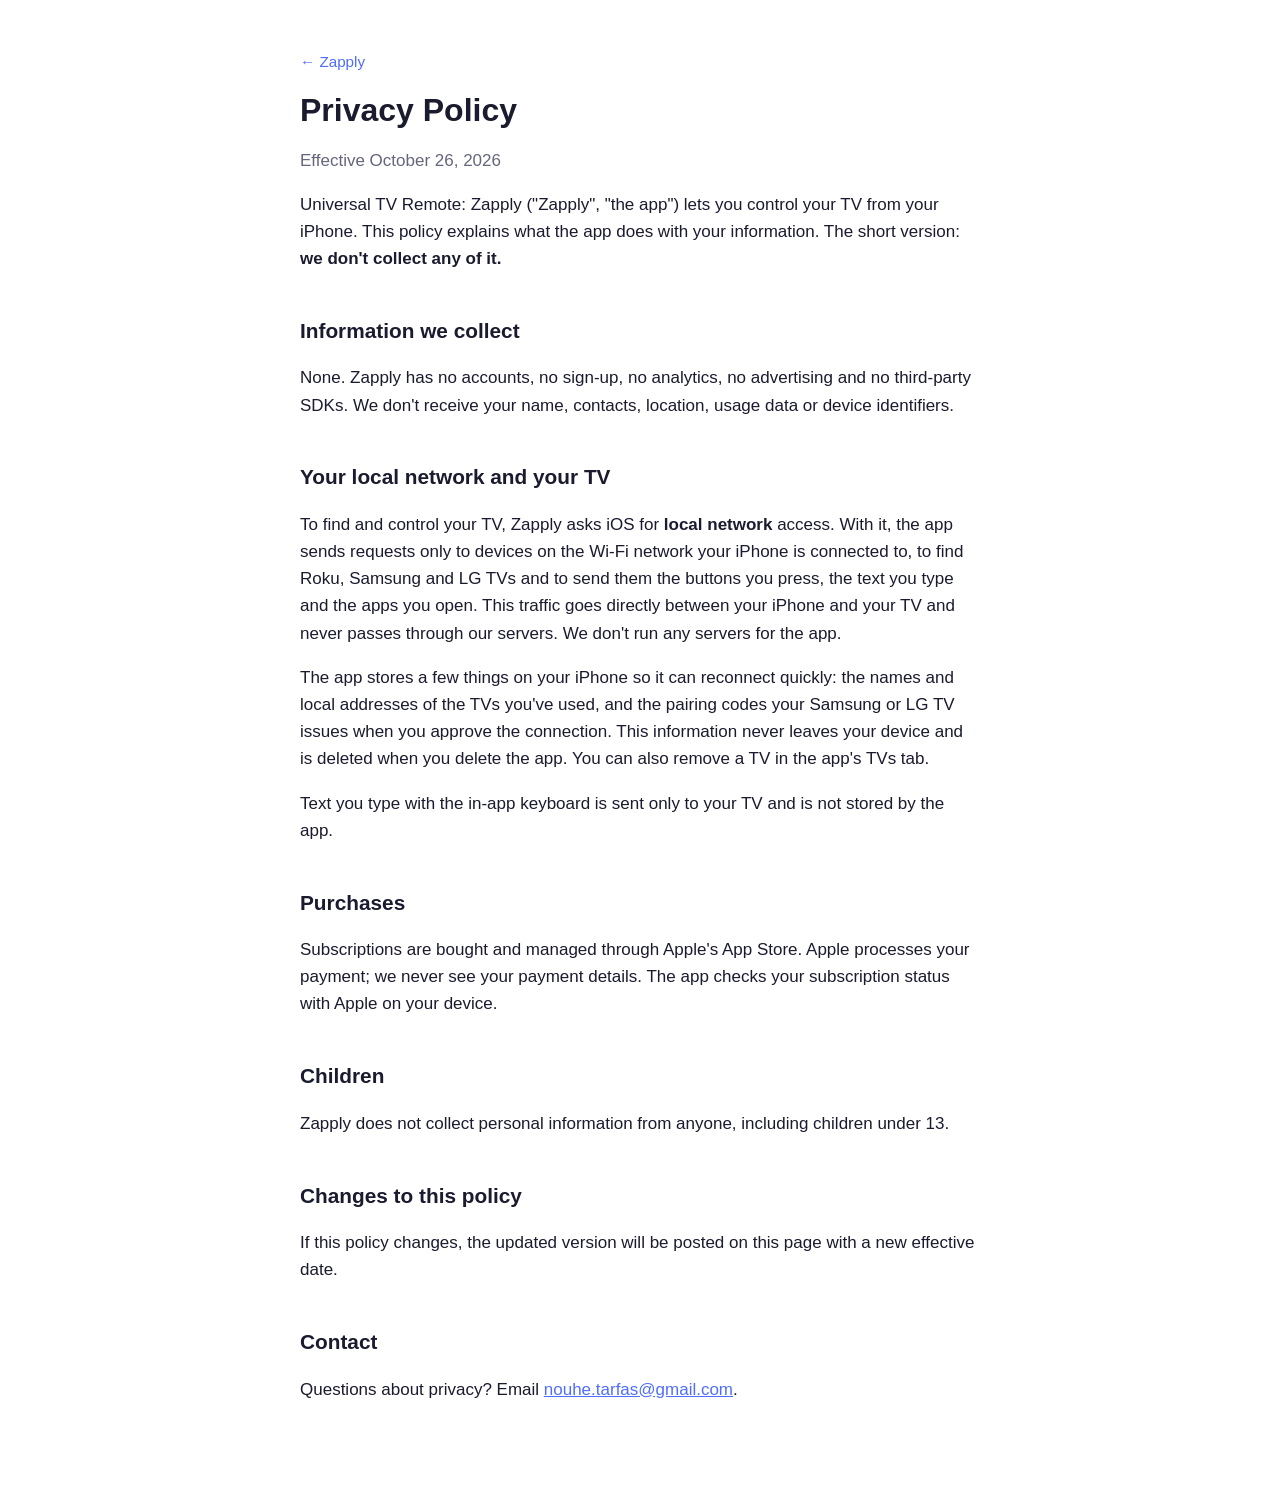
==== docs/privacy.html @ e41ba80f "Zapply: universal TV remote for Roku, Samsung and LG SwiftUI iOS 17 app with network discovery, Roku" ====
<!doctype html>
<html lang="en">
<head>
  <meta charset="utf-8">
  <meta name="viewport" content="width=device-width, initial-scale=1">
  <title>Privacy Policy – Universal TV Remote: Zapply</title>
  <meta name="description" content="Privacy policy for Universal TV Remote: Zapply. The app talks only to the TVs on your own network and collects no personal data.">
  <link rel="icon" type="image/png" href="favicon.png">
  <link rel="apple-touch-icon" href="apple-touch-icon.png">
  <link rel="stylesheet" href="style.css">
</head>
<body>
  <main>
    <a class="back" href="./">← Zapply</a>
    <h1>Privacy Policy</h1>
    <p class="muted">Effective October 26, 2026</p>

    <p>Universal TV Remote: Zapply ("Zapply", "the app") lets you control your TV from your iPhone. This policy explains what the app does with your information. The short version: <strong>we don't collect any of it.</strong></p>

    <h2>Information we collect</h2>
    <p>None. Zapply has no accounts, no sign-up, no analytics, no advertising and no third-party SDKs. We don't receive your name, contacts, location, usage data or device identifiers.</p>

    <h2>Your local network and your TV</h2>
    <p>To find and control your TV, Zapply asks iOS for <strong>local network</strong> access. With it, the app sends requests only to devices on the Wi-Fi network your iPhone is connected to, to find Roku, Samsung and LG TVs and to send them the buttons you press, the text you type and the apps you open. This traffic goes directly between your iPhone and your TV and never passes through our servers. We don't run any servers for the app.</p>
    <p>The app stores a few things on your iPhone so it can reconnect quickly: the names and local addresses of the TVs you've used, and the pairing codes your Samsung or LG TV issues when you approve the connection. This information never leaves your device and is deleted when you delete the app. You can also remove a TV in the app's TVs tab.</p>
    <p>Text you type with the in-app keyboard is sent only to your TV and is not stored by the app.</p>

    <h2>Purchases</h2>
    <p>Subscriptions are bought and managed through Apple's App Store. Apple processes your payment; we never see your payment details. The app checks your subscription status with Apple on your device.</p>

    <h2>Children</h2>
    <p>Zapply does not collect personal information from anyone, including children under 13.</p>

    <h2>Changes to this policy</h2>
    <p>If this policy changes, the updated version will be posted on this page with a new effective date.</p>

    <h2>Contact</h2>
    <p>Questions about privacy? Email <a href="mailto:nouhe.tarfas@gmail.com">nouhe.tarfas@gmail.com</a>.</p>
  </main>
</body>
</html>
---- docs/style.css ----
:root {
  --bg: #ffffff;
  --text: #1a1b2e;
  --muted: #64667c;
  --accent: #4f6dff;
}

@media (prefers-color-scheme: dark) {
  :root {
    --bg: #0c0e19;
    --text: #ebecf5;
    --muted: #a0a2b8;
    --accent: #7f9bff;
  }
}

* { box-sizing: border-box; }

body {
  margin: 0;
  background: var(--bg);
  color: var(--text);
  font: 17px/1.6 -apple-system, BlinkMacSystemFont, "Segoe UI", Roboto, sans-serif;
}

main {
  max-width: 720px;
  margin: 0 auto;
  padding: 48px 20px 80px;
}

h1 { font-size: 2rem; line-height: 1.2; margin: 16px 0 8px; }
h2 { font-size: 1.3rem; margin-top: 2em; }
h3 { font-size: 1.05rem; margin-top: 1.6em; }
a { color: var(--accent); }
.muted { color: var(--muted); }
.lead { font-size: 1.15rem; color: var(--muted); }
.back { text-decoration: none; font-size: 0.95rem; }
.icon { border-radius: 22px; }
.features { padding-left: 1.2em; }
.features li { margin: 0.6em 0; }
.links { margin-top: 2.5em; }
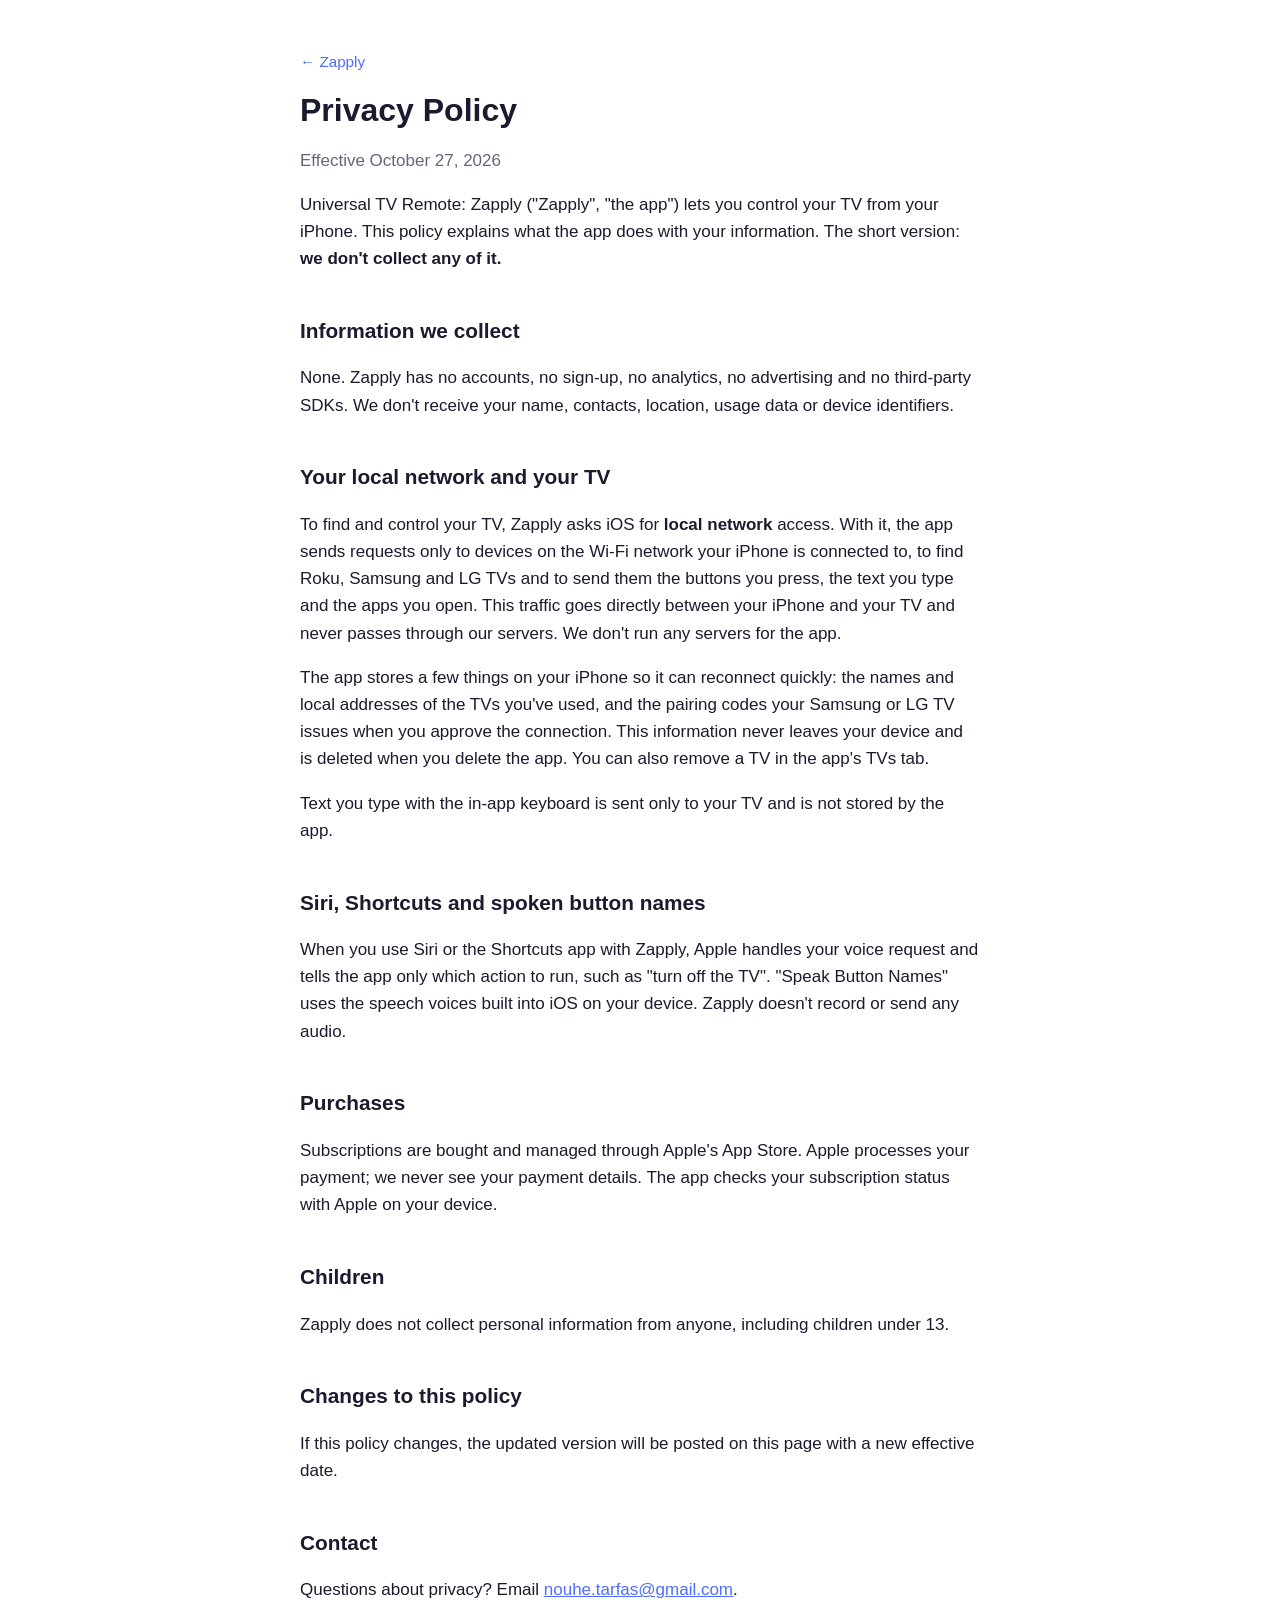
==== commit 34554e5b: "Rebuild Zapply as a big-button, accessible TV remote Big Buttons layout with three sizes, high contr" ====
--- a/docs/privacy.html
+++ b/docs/privacy.html
@@ -3,7 +3,7 @@
 <head>
   <meta charset="utf-8">
   <meta name="viewport" content="width=device-width, initial-scale=1">
-  <title>Privacy Policy – Universal TV Remote: Zapply</title>
+  <title>Privacy Policy – Zapply: Big Button TV Remote</title>
   <meta name="description" content="Privacy policy for Universal TV Remote: Zapply. The app talks only to the TVs on your own network and collects no personal data.">
   <link rel="icon" type="image/png" href="favicon.png">
   <link rel="apple-touch-icon" href="apple-touch-icon.png">
@@ -13,7 +13,7 @@
   <main>
     <a class="back" href="./">← Zapply</a>
     <h1>Privacy Policy</h1>
-    <p class="muted">Effective October 26, 2026</p>
+    <p class="muted">Effective October 27, 2026</p>
 
     <p>Universal TV Remote: Zapply ("Zapply", "the app") lets you control your TV from your iPhone. This policy explains what the app does with your information. The short version: <strong>we don't collect any of it.</strong></p>
 
@@ -24,6 +24,9 @@
     <p>To find and control your TV, Zapply asks iOS for <strong>local network</strong> access. With it, the app sends requests only to devices on the Wi-Fi network your iPhone is connected to, to find Roku, Samsung and LG TVs and to send them the buttons you press, the text you type and the apps you open. This traffic goes directly between your iPhone and your TV and never passes through our servers. We don't run any servers for the app.</p>
     <p>The app stores a few things on your iPhone so it can reconnect quickly: the names and local addresses of the TVs you've used, and the pairing codes your Samsung or LG TV issues when you approve the connection. This information never leaves your device and is deleted when you delete the app. You can also remove a TV in the app's TVs tab.</p>
     <p>Text you type with the in-app keyboard is sent only to your TV and is not stored by the app.</p>
+
+    <h2>Siri, Shortcuts and spoken button names</h2>
+    <p>When you use Siri or the Shortcuts app with Zapply, Apple handles your voice request and tells the app only which action to run, such as "turn off the TV". "Speak Button Names" uses the speech voices built into iOS on your device. Zapply doesn't record or send any audio.</p>
 
     <h2>Purchases</h2>
     <p>Subscriptions are bought and managed through Apple's App Store. Apple processes your payment; we never see your payment details. The app checks your subscription status with Apple on your device.</p>
